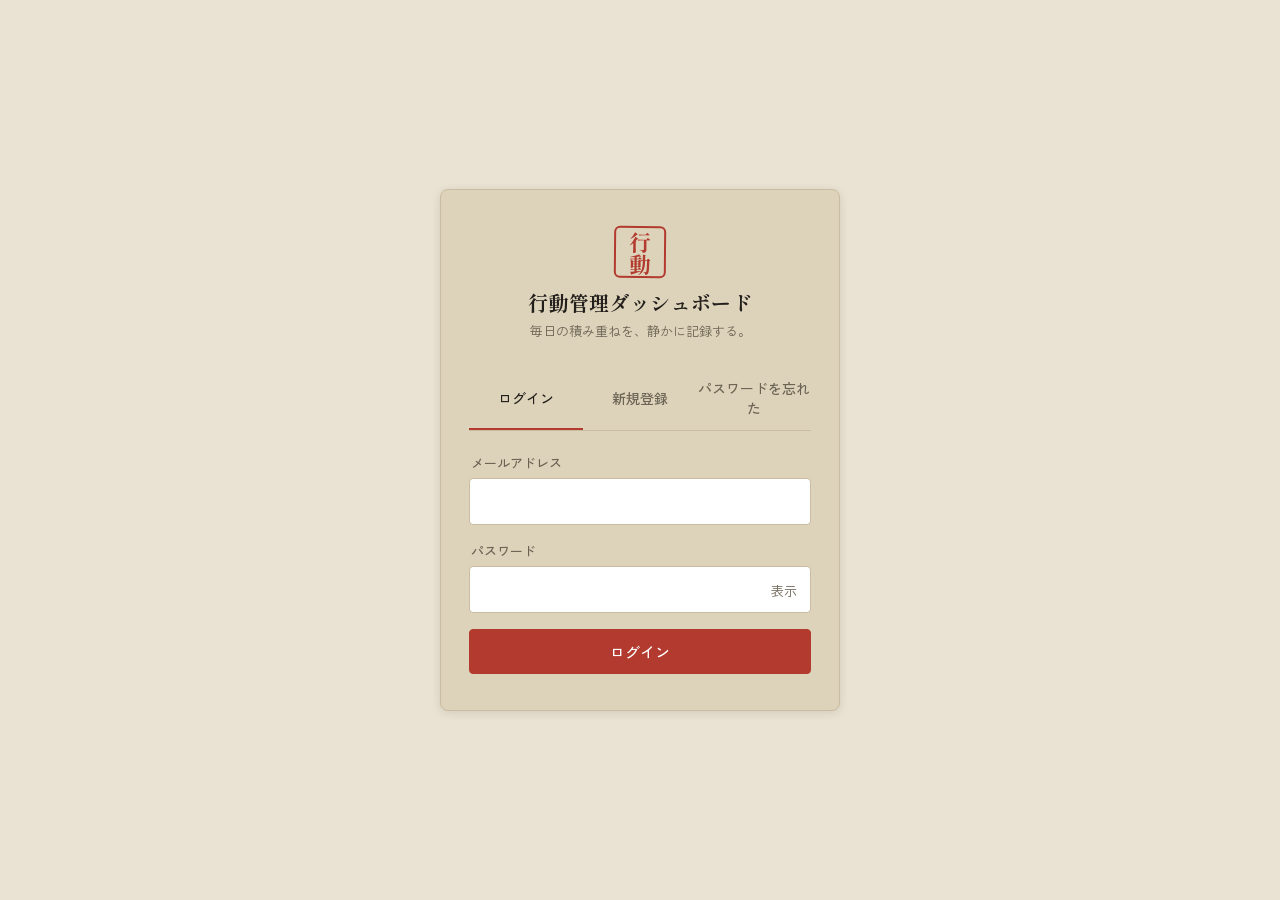
==== docs/dashboard.html @ dd2b1a9e "Add files via upload" ====
<!DOCTYPE html>
<html lang="ja">
<head>
<meta charset="UTF-8">
<meta name="viewport" content="width=device-width, initial-scale=1.0">
<title>行動管理ダッシュボード</title>
<link rel="stylesheet" href="css/style.css">
</head>
<body>

<header class="app-header">
  <div class="brand">
    <div class="seal-mini">行</div>
    <h1>行動管理ダッシュボード</h1>
  </div>
  <div class="user-menu">
    <span id="nickname-display" class="mono"></span>
    <button class="link" id="btn-mypage">設定</button>
    <button class="link" id="btn-logout">ログアウト</button>
  </div>
</header>

<div class="app-body">

  <div class="section-title">
    <h2>行動を記録する</h2>
    <span class="note" id="today-label"></span>
  </div>

  <div class="habit-add-row">
    <input type="text" id="new-habit-name" placeholder="新しい行動を追加（例：ストレッチ、読書、日記）" maxlength="30">
    <div class="color-swatches" id="color-swatches"></div>
    <button class="btn shu" id="btn-add-habit">追加</button>
  </div>

  <div id="habit-grid" class="habit-grid" style="margin-top:18px;"></div>
  <div id="habit-empty" class="empty-state" style="display:none;">
    まだ行動が登録されていません。上のフォームから最初の一つを追加しましょう。
  </div>

  <div class="section-title">
    <h2>お気に入りの記録</h2>
    <span class="note">達成した瞬間を保存しておけます</span>
  </div>
  <div id="fav-grid" class="fav-grid"></div>
  <div id="fav-empty" class="empty-state" style="display:none;">
    保存されたお気に入りはまだありません。下の「結果をシェア」から保存できます。
  </div>

  <div class="share-panel">
    <h2>今の結果をシェアする</h2>
    <p>現在の継続状況をまとめて、お気に入り保存やSNSシェアができます。</p>
    <div class="share-summary mono" id="share-summary">読み込み中...</div>
    <div class="share-actions">
      <button class="btn shu" id="btn-save-favorite">★ お気に入りに保存</button>
      <button class="btn secondary" id="btn-share-sns">SNSでシェア</button>
      <button class="btn secondary" id="btn-share-x">Xでシェア</button>
    </div>
  </div>

</div>

<!-- マイページ（設定） -->
<div class="modal-backdrop" id="modal-mypage">
  <div class="modal">
    <h3>設定</h3>
    <div class="field">
      <label>ニックネーム</label>
      <input type="text" id="mp-nickname" maxlength="20">
    </div>
    <button class="btn secondary block" id="btn-save-nickname" style="margin-bottom:22px;">ニックネームを保存</button>

    <div class="field">
      <label>新しいパスワード（変更する場合のみ）</label>
      <div class="pw-field">
        <input type="password" id="mp-password" minlength="8" placeholder="8文字以上">
        <button type="button" class="pw-toggle" data-target="mp-password">表示</button>
      </div>
    </div>
    <button class="btn secondary block" id="btn-save-password" style="margin-bottom:22px;">パスワードを変更</button>

    <hr style="border:none;border-top:1px solid var(--paper-line);margin:18px 0;">
    <button class="btn link" id="btn-delete-account" style="color:var(--shu);">退会（アカウント削除）</button>

    <div class="modal-actions">
      <button class="btn secondary" id="btn-close-mypage">閉じる</button>
    </div>
  </div>
</div>

<!-- 退会確認 -->
<div class="modal-backdrop" id="modal-delete-confirm">
  <div class="modal">
    <h3>本当に退会しますか？</h3>
    <p style="font-size:13px;color:var(--text-muted);margin-bottom:8px;">
      登録した行動・記録・お気に入りはすべて完全に削除され、復元できません。
    </p>
    <div class="modal-actions">
      <button class="btn secondary" id="btn-cancel-delete">キャンセル</button>
      <button class="btn shu" id="btn-confirm-delete">削除して退会する</button>
    </div>
  </div>
</div>

<div class="toast" id="toast"></div>

<script src="js/api.js"></script>
<script src="js/dashboard.js"></script>
</body>
</html>
---- docs/css/style.css ----
@import url('https://fonts.googleapis.com/css2?family=Shippori+Mincho:wght@500;700&family=Zen+Kaku+Gothic+New:wght@400;500;700&family=JetBrains+Mono:wght@500;700&display=swap');

:root {
  --ink: #221f1c;
  --ink-soft: #3a352f;
  --paper: #eae3d3;
  --paper-deep: #ddd3ba;
  --paper-line: #c9bca0;
  --moss: #56705a;
  --moss-deep: #3d5641;
  --shu: #b23a2e;       /* 朱色（判子） */
  --shu-soft: #d97e6f;
  --gold: #a9832f;
  --text: #2a2620;
  --text-muted: #6b6354;
  --radius: 4px;
  --shadow: 0 2px 10px rgba(34, 31, 28, 0.12);
}

* { box-sizing: border-box; }

html, body {
  margin: 0;
  padding: 0;
  background: var(--paper);
  color: var(--text);
  font-family: 'Zen Kaku Gothic New', 'Hiragino Sans', sans-serif;
  min-height: 100vh;
}

h1, h2, h3, .display {
  font-family: 'Shippori Mincho', serif;
  font-weight: 700;
  letter-spacing: 0.02em;
  color: var(--ink);
  margin: 0;
}

.mono { font-family: 'JetBrains Mono', monospace; }

a { color: var(--moss-deep); }

button {
  font-family: inherit;
  cursor: pointer;
}

.btn {
  display: inline-flex;
  align-items: center;
  justify-content: center;
  gap: 6px;
  padding: 11px 20px;
  border-radius: var(--radius);
  border: 1px solid var(--ink);
  background: var(--ink);
  color: var(--paper);
  font-size: 15px;
  font-weight: 500;
  transition: transform 0.12s ease, background 0.12s ease;
}
.btn:hover { background: var(--ink-soft); }
.btn:active { transform: translateY(1px); }
.btn.secondary {
  background: transparent;
  color: var(--ink);
  border-color: var(--paper-line);
}
.btn.secondary:hover { background: var(--paper-deep); }
.btn.shu {
  background: var(--shu);
  border-color: var(--shu);
  color: #fff;
}
.btn.shu:hover { background: #963026; }
.btn.link {
  background: none;
  border: none;
  color: var(--moss-deep);
  padding: 4px 2px;
  text-decoration: underline;
  font-size: 14px;
}
.btn:disabled { opacity: 0.5; cursor: not-allowed; }
.btn.block { width: 100%; }

input[type="text"], input[type="email"], input[type="password"] {
  width: 100%;
  padding: 12px 14px;
  border: 1px solid var(--paper-line);
  border-radius: var(--radius);
  background: #fff;
  font-size: 15px;
  color: var(--text);
  font-family: inherit;
}
input:focus { outline: 2px solid var(--moss); outline-offset: 1px; }

label {
  display: block;
  font-size: 13px;
  color: var(--text-muted);
  margin: 0 0 6px 2px;
  font-weight: 500;
}

.field { margin-bottom: 16px; }

.pw-field { position: relative; }
.pw-field input { padding-right: 44px; }
.pw-toggle {
  position: absolute;
  right: 8px;
  top: 50%;
  transform: translateY(-50%);
  background: none;
  border: none;
  font-size: 13px;
  color: var(--text-muted);
  padding: 6px;
}

/* ===== 認証ページ ===== */
.auth-shell {
  min-height: 100vh;
  display: flex;
  align-items: center;
  justify-content: center;
  padding: 24px;
}
.auth-card {
  width: 100%;
  max-width: 400px;
  background: var(--paper-deep);
  border: 1px solid var(--paper-line);
  border-radius: 8px;
  padding: 36px 28px;
  box-shadow: var(--shadow);
}
.auth-brand {
  text-align: center;
  margin-bottom: 28px;
}
.auth-brand .seal {
  width: 52px;
  height: 52px;
  margin: 0 auto 10px;
  border: 2.5px solid var(--shu);
  border-radius: 6px;
  display: flex;
  align-items: center;
  justify-content: center;
  color: var(--shu);
  font-family: 'Shippori Mincho', serif;
  font-weight: 700;
  font-size: 22px;
  writing-mode: vertical-rl;
  transform: rotate(0.5deg);
}
.auth-brand h1 { font-size: 20px; }
.auth-brand p { color: var(--text-muted); font-size: 13px; margin-top: 4px; }

.tabs {
  display: flex;
  border-bottom: 1px solid var(--paper-line);
  margin-bottom: 22px;
}
.tab {
  flex: 1;
  text-align: center;
  padding: 10px 0;
  background: none;
  border: none;
  border-bottom: 2px solid transparent;
  font-size: 14px;
  font-weight: 500;
  color: var(--text-muted);
}
.tab.active { color: var(--ink); border-bottom-color: var(--shu); }

.panel { display: none; }
.panel.active { display: block; }

.terms-box {
  max-height: 130px;
  overflow-y: auto;
  background: #fff;
  border: 1px solid var(--paper-line);
  border-radius: var(--radius);
  padding: 12px;
  font-size: 12.5px;
  color: var(--text-muted);
  line-height: 1.6;
  margin-bottom: 12px;
}
.checkline {
  display: flex;
  align-items: flex-start;
  gap: 8px;
  font-size: 13px;
  color: var(--text);
  margin-bottom: 18px;
}
.checkline input { margin-top: 3px; }

.msg {
  font-size: 13px;
  padding: 10px 12px;
  border-radius: var(--radius);
  margin-bottom: 14px;
  display: none;
}
.msg.show { display: block; }
.msg.error { background: #f5dedb; color: #8f2f24; }
.msg.success { background: #dfe8de; color: var(--moss-deep); }

.small-link-row {
  text-align: center;
  margin-top: 14px;
  font-size: 13px;
  color: var(--text-muted);
}

/* ===== ダッシュボード ===== */
.app-header {
  background: var(--ink);
  color: var(--paper);
  padding: 16px 24px;
  display: flex;
  align-items: center;
  justify-content: space-between;
}
.app-header .brand {
  display: flex;
  align-items: center;
  gap: 10px;
}
.app-header .brand .seal-mini {
  width: 28px; height: 28px;
  border: 1.5px solid var(--shu-soft);
  color: var(--shu-soft);
  border-radius: 4px;
  display: flex; align-items: center; justify-content: center;
  font-family: 'Shippori Mincho', serif;
  font-size: 13px;
}
.app-header h1 { color: var(--paper); font-size: 18px; }
.app-header .user-menu { display: flex; align-items: center; gap: 14px; font-size: 13px; }
.app-header .user-menu button.link { color: var(--paper); opacity: 0.85; }

.app-body {
  max-width: 980px;
  margin: 0 auto;
  padding: 28px 20px 80px;
}

.section-title {
  display: flex;
  align-items: baseline;
  justify-content: space-between;
  margin: 34px 0 14px;
}
.section-title h2 { font-size: 18px; }
.section-title .note { font-size: 12.5px; color: var(--text-muted); }

.habit-add-row {
  display: flex;
  gap: 10px;
  margin-bottom: 8px;
}
.habit-add-row input { flex: 1; }
.color-swatches { display: flex; gap: 6px; align-items: center; }
.swatch {
  width: 22px; height: 22px; border-radius: 50%;
  border: 2px solid transparent;
  cursor: pointer;
}
.swatch.selected { border-color: var(--ink); }

.habit-grid {
  display: grid;
  grid-template-columns: repeat(auto-fill, minmax(260px, 1fr));
  gap: 16px;
}

.habit-card {
  background: #fff;
  border: 1px solid var(--paper-line);
  border-radius: 6px;
  padding: 18px;
  position: relative;
  box-shadow: var(--shadow);
}
.habit-card .habit-top {
  display: flex;
  justify-content: space-between;
  align-items: flex-start;
  margin-bottom: 14px;
}
.habit-card h3 { font-size: 16px; display: flex; align-items: center; gap: 8px; }
.habit-dot { width: 10px; height: 10px; border-radius: 50%; flex-shrink: 0; }

.hanko {
  width: 46px; height: 46px;
  border: 2px solid var(--shu);
  border-radius: 6px;
  display: flex; align-items: center; justify-content: center;
  flex-direction: column;
  color: var(--shu);
  flex-shrink: 0;
  transition: transform 0.15s ease;
}
.hanko.done { background: var(--shu); color: #fff; }
.hanko .n { font-family: 'JetBrains Mono', monospace; font-weight: 700; font-size: 16px; line-height: 1; }
.hanko .u { font-size: 9px; margin-top: 1px; }
.hanko.pressed { transform: scale(1.15) rotate(-3deg); }

.habit-stats {
  display: flex;
  gap: 16px;
  font-size: 12px;
  color: var(--text-muted);
  margin-bottom: 12px;
}
.habit-stats b { color: var(--text); font-family: 'JetBrains Mono', monospace; }

.heatmap {
  display: grid;
  grid-template-columns: repeat(14, 1fr);
  gap: 3px;
  margin-bottom: 14px;
}
.heat-cell {
  width: 100%;
  padding-top: 100%;
  position: relative;
  border-radius: 2px;
  background: var(--paper);
}
.heat-cell.on { background: var(--moss); }
.heat-cell.today { outline: 1.5px solid var(--shu); outline-offset: 1px; }

.habit-actions {
  display: flex;
  gap: 8px;
  justify-content: flex-end;
}
.habit-actions button {
  background: none;
  border: none;
  font-size: 12px;
  color: var(--text-muted);
  padding: 4px 6px;
}
.habit-actions button:hover { color: var(--shu); }

.check-btn {
  width: 100%;
  padding: 10px;
  border-radius: var(--radius);
  border: 1px solid var(--moss);
  background: transparent;
  color: var(--moss-deep);
  font-weight: 500;
  font-size: 14px;
  margin-bottom: 10px;
}
.check-btn.checked {
  background: var(--moss);
  color: #fff;
}

.empty-state {
  text-align: center;
  padding: 40px 20px;
  color: var(--text-muted);
  font-size: 14px;
  border: 1px dashed var(--paper-line);
  border-radius: 6px;
}

.fav-grid {
  display: grid;
  grid-template-columns: repeat(auto-fill, minmax(220px, 1fr));
  gap: 14px;
}
.fav-card {
  background: var(--paper-deep);
  border: 1px solid var(--paper-line);
  border-radius: 6px;
  padding: 16px;
}
.fav-card h4 { font-size: 14px; margin-bottom: 6px; font-family: 'Shippori Mincho', serif; }
.fav-card .fav-meta { font-size: 12px; color: var(--text-muted); margin-bottom: 10px; }
.fav-card .fav-actions { display: flex; gap: 8px; }
.fav-card .fav-actions button { font-size: 12px; }

.share-panel {
  background: var(--ink);
  color: var(--paper);
  border-radius: 8px;
  padding: 22px;
  margin-top: 34px;
}
.share-panel h2 { color: var(--paper); font-size: 17px; margin-bottom: 6px; }
.share-panel p { color: #cfc7b3; font-size: 13px; margin-bottom: 16px; }
.share-summary {
  font-family: 'JetBrains Mono', monospace;
  background: rgba(255,255,255,0.06);
  border: 1px solid rgba(255,255,255,0.14);
  border-radius: 6px;
  padding: 14px;
  font-size: 13px;
  margin-bottom: 16px;
  white-space: pre-wrap;
  line-height: 1.7;
}
.share-actions { display: flex; gap: 10px; flex-wrap: wrap; }

.modal-backdrop {
  position: fixed; inset: 0;
  background: rgba(34,31,28,0.5);
  display: none;
  align-items: center; justify-content: center;
  padding: 20px;
  z-index: 50;
}
.modal-backdrop.show { display: flex; }
.modal {
  background: var(--paper);
  border-radius: 8px;
  padding: 26px;
  max-width: 380px;
  width: 100%;
  box-shadow: var(--shadow);
}
.modal h3 { margin-bottom: 14px; }
.modal-actions { display: flex; gap: 10px; justify-content: flex-end; margin-top: 18px; }

.toast {
  position: fixed;
  bottom: 24px; left: 50%;
  transform: translateX(-50%) translateY(20px);
  background: var(--ink);
  color: var(--paper);
  padding: 12px 20px;
  border-radius: 6px;
  font-size: 13px;
  opacity: 0;
  transition: all 0.25s ease;
  pointer-events: none;
  z-index: 100;
}
.toast.show { opacity: 1; transform: translateX(-50%) translateY(0); }

@media (max-width: 480px) {
  .app-header { padding: 14px 16px; }
  .app-body { padding: 20px 14px 70px; }
  .habit-grid { grid-template-columns: 1fr; }
}
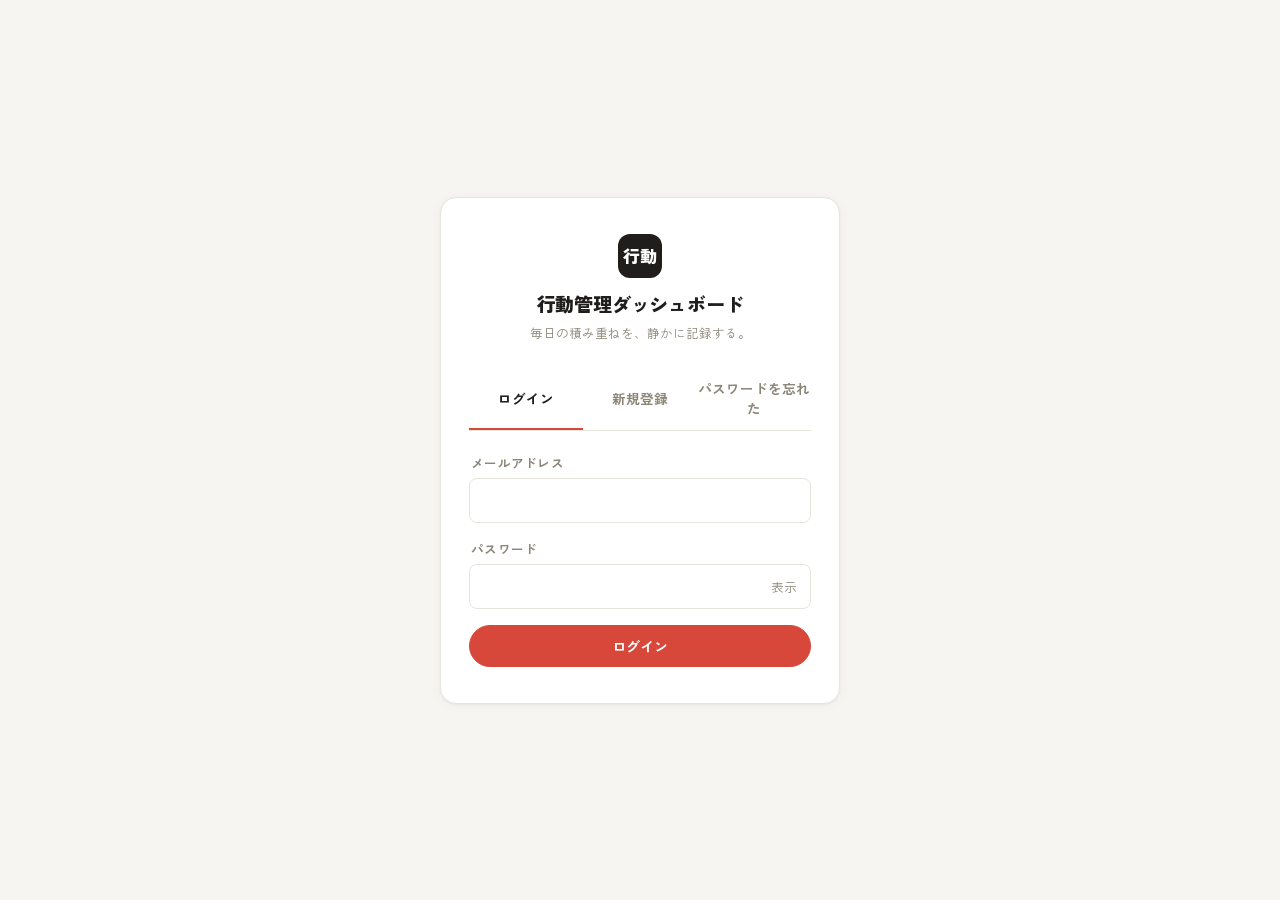
==== commit 855c3546: "Add files via upload" ====
--- a/docs/dashboard.html
+++ b/docs/dashboard.html
@@ -22,6 +22,10 @@
 
 <div class="app-body">
 
+  <div class="eyebrow">PERSONAL ACTIVITY LOG</div>
+  <h2 style="font-size:26px;" id="overview-title">行動管理ダッシュボード</h2>
+  <p class="note" id="overview-range" style="color:var(--text-muted);font-size:13px;margin-top:6px;"></p>
+
   <div class="section-title">
     <h2>行動を記録する</h2>
     <span class="note" id="today-label"></span>
@@ -33,11 +37,57 @@
     <button class="btn shu" id="btn-add-habit">追加</button>
   </div>
 
+  <div class="gcal-panel" id="gcal-panel">
+    <span class="gcal-status" id="gcal-status">Googleカレンダー: 未連携</span>
+    <button class="btn secondary" id="btn-gcal-connect">Googleカレンダーと連携</button>
+    <button class="btn secondary" id="btn-gcal-sync" style="display:none;">今日の予定と同期</button>
+  </div>
+
   <div id="habit-grid" class="habit-grid" style="margin-top:18px;"></div>
   <div id="habit-empty" class="empty-state" style="display:none;">
     まだ行動が登録されていません。上のフォームから最初の一つを追加しましょう。
   </div>
 
+  <!-- 概要スタットカード -->
+  <div class="section-title">
+    <h2>概要</h2>
+    <span class="note" id="stat-window-note">直近31日間</span>
+  </div>
+  <div class="stat-grid" id="stat-grid"></div>
+
+  <!-- カテゴリ別内訳 -->
+  <div class="section-title">
+    <h2>行動別の内訳</h2>
+    <span class="note" id="breakdown-note"></span>
+  </div>
+  <div class="card breakdown-card" id="breakdown-card"></div>
+
+  <!-- 曜日別パターン -->
+  <div class="section-title">
+    <h2>曜日別パターン</h2>
+    <span class="note">どの曜日に記録が集中しているか</span>
+  </div>
+  <div class="card weekday-card" id="weekday-card"></div>
+
+  <!-- ヒートマップ -->
+  <div class="section-title">
+    <h2>アクティビティヒートマップ</h2>
+    <span class="note">日ごとの記録数（セルにカーソルを合わせると内訳を表示）</span>
+  </div>
+  <div class="card heatmap-card" id="heatmap-card"></div>
+
+  <!-- タイムライン -->
+  <div class="section-title">
+    <h2>タイムライン</h2>
+    <span class="note">行動をクリックすると絞り込めます</span>
+  </div>
+  <div class="card timeline-card">
+    <div class="chip-row" id="timeline-chips"></div>
+    <div id="timeline-list"></div>
+    <div id="timeline-empty" class="empty-state" style="display:none;">記録がまだありません。</div>
+  </div>
+
+  <!-- お気に入り -->
   <div class="section-title">
     <h2>お気に入りの記録</h2>
     <span class="note">達成した瞬間を保存しておけます</span>
@@ -79,7 +129,14 @@
     </div>
     <button class="btn secondary block" id="btn-save-password" style="margin-bottom:22px;">パスワードを変更</button>
 
-    <hr style="border:none;border-top:1px solid var(--paper-line);margin:18px 0;">
+    <hr style="border:none;border-top:1px solid var(--border);margin:18px 0;">
+    <div class="field">
+      <label>Googleカレンダー連携</label>
+      <div style="font-size:13px;color:var(--text-muted);margin-bottom:10px;" id="mp-gcal-status">未連携</div>
+      <button class="btn secondary block" id="btn-gcal-disconnect">連携を解除</button>
+    </div>
+
+    <hr style="border:none;border-top:1px solid var(--border);margin:18px 0;">
     <button class="btn link" id="btn-delete-account" style="color:var(--shu);">退会（アカウント削除）</button>
 
     <div class="modal-actions">
@@ -104,7 +161,9 @@
 
 <div class="toast" id="toast"></div>
 
+<script src="https://accounts.google.com/gsi/client" async defer></script>
 <script src="js/api.js"></script>
+<script src="js/calendar-sync.js"></script>
 <script src="js/dashboard.js"></script>
 </body>
 </html>
--- a/docs/css/style.css
+++ b/docs/css/style.css
@@ -1,20 +1,20 @@
-@import url('https://fonts.googleapis.com/css2?family=Shippori+Mincho:wght@500;700&family=Zen+Kaku+Gothic+New:wght@400;500;700&family=JetBrains+Mono:wght@500;700&display=swap');
+@import url('https://fonts.googleapis.com/css2?family=Zen+Kaku+Gothic+New:wght@400;500;700;900&family=JetBrains+Mono:wght@500;700&display=swap');
 
 :root {
-  --ink: #221f1c;
-  --ink-soft: #3a352f;
-  --paper: #eae3d3;
-  --paper-deep: #ddd3ba;
-  --paper-line: #c9bca0;
-  --moss: #56705a;
-  --moss-deep: #3d5641;
-  --shu: #b23a2e;       /* 朱色（判子） */
-  --shu-soft: #d97e6f;
-  --gold: #a9832f;
-  --text: #2a2620;
-  --text-muted: #6b6354;
-  --radius: 4px;
-  --shadow: 0 2px 10px rgba(34, 31, 28, 0.12);
+  --bg: #f6f5f2;
+  --card: #ffffff;
+  --border: #e7e4dc;
+  --border-soft: #f0eee7;
+  --ink: #1f1e1c;
+  --text: #26241f;
+  --text-muted: #8b8678;
+  --text-faint: #b7b2a4;
+  --accent: #3b6fe0;
+  --shu: #d8483a;
+  --moss: #1f9d6b;
+  --radius: 12px;
+  --radius-sm: 8px;
+  --shadow: 0 1px 2px rgba(31, 30, 28, 0.04), 0 1px 12px rgba(31, 30, 28, 0.04);
 }
 
 * { box-sizing: border-box; }
@@ -22,86 +22,79 @@
 html, body {
   margin: 0;
   padding: 0;
-  background: var(--paper);
+  background: var(--bg);
   color: var(--text);
   font-family: 'Zen Kaku Gothic New', 'Hiragino Sans', sans-serif;
   min-height: 100vh;
 }
 
 h1, h2, h3, .display {
-  font-family: 'Shippori Mincho', serif;
-  font-weight: 700;
-  letter-spacing: 0.02em;
+  font-weight: 900;
+  letter-spacing: -0.01em;
   color: var(--ink);
   margin: 0;
 }
 
 .mono { font-family: 'JetBrains Mono', monospace; }
 
-a { color: var(--moss-deep); }
-
-button {
-  font-family: inherit;
-  cursor: pointer;
-}
+a { color: var(--accent); }
+
+button { font-family: inherit; cursor: pointer; }
 
 .btn {
   display: inline-flex;
   align-items: center;
   justify-content: center;
   gap: 6px;
-  padding: 11px 20px;
-  border-radius: var(--radius);
+  padding: 10px 18px;
+  border-radius: 999px;
   border: 1px solid var(--ink);
   background: var(--ink);
-  color: var(--paper);
-  font-size: 15px;
-  font-weight: 500;
-  transition: transform 0.12s ease, background 0.12s ease;
-}
-.btn:hover { background: var(--ink-soft); }
+  color: #fff;
+  font-size: 14px;
+  font-weight: 700;
+  transition: transform 0.12s ease, background 0.12s ease, opacity 0.12s ease;
+}
+.btn:hover { opacity: 0.85; }
 .btn:active { transform: translateY(1px); }
 .btn.secondary {
-  background: transparent;
-  color: var(--ink);
-  border-color: var(--paper-line);
-}
-.btn.secondary:hover { background: var(--paper-deep); }
-.btn.shu {
-  background: var(--shu);
-  border-color: var(--shu);
-  color: #fff;
-}
-.btn.shu:hover { background: #963026; }
+  background: #fff;
+  color: var(--text);
+  border-color: var(--border);
+}
+.btn.secondary:hover { background: var(--border-soft); opacity: 1; }
+.btn.shu { background: var(--shu); border-color: var(--shu); color: #fff; }
 .btn.link {
   background: none;
   border: none;
-  color: var(--moss-deep);
+  color: var(--accent);
   padding: 4px 2px;
   text-decoration: underline;
-  font-size: 14px;
+  font-size: 13px;
+  font-weight: 500;
 }
 .btn:disabled { opacity: 0.5; cursor: not-allowed; }
 .btn.block { width: 100%; }
 
 input[type="text"], input[type="email"], input[type="password"] {
   width: 100%;
-  padding: 12px 14px;
-  border: 1px solid var(--paper-line);
-  border-radius: var(--radius);
+  padding: 11px 14px;
+  border: 1px solid var(--border);
+  border-radius: var(--radius-sm);
   background: #fff;
   font-size: 15px;
   color: var(--text);
   font-family: inherit;
 }
-input:focus { outline: 2px solid var(--moss); outline-offset: 1px; }
+input:focus { outline: 2px solid var(--accent); outline-offset: 1px; }
 
 label {
   display: block;
-  font-size: 13px;
+  font-size: 12.5px;
   color: var(--text-muted);
   margin: 0 0 6px 2px;
-  font-weight: 500;
+  font-weight: 700;
+  letter-spacing: 0.02em;
 }
 
 .field { margin-bottom: 16px; }
@@ -110,71 +103,40 @@
 .pw-field input { padding-right: 44px; }
 .pw-toggle {
   position: absolute;
-  right: 8px;
-  top: 50%;
+  right: 8px; top: 50%;
   transform: translateY(-50%);
-  background: none;
-  border: none;
-  font-size: 13px;
-  color: var(--text-muted);
+  background: none; border: none;
+  font-size: 12.5px; color: var(--text-muted);
   padding: 6px;
 }
 
 /* ===== 認証ページ ===== */
-.auth-shell {
-  min-height: 100vh;
-  display: flex;
-  align-items: center;
-  justify-content: center;
-  padding: 24px;
-}
+.auth-shell { min-height: 100vh; display: flex; align-items: center; justify-content: center; padding: 24px; }
 .auth-card {
-  width: 100%;
-  max-width: 400px;
-  background: var(--paper-deep);
-  border: 1px solid var(--paper-line);
-  border-radius: 8px;
+  width: 100%; max-width: 400px;
+  background: var(--card);
+  border: 1px solid var(--border);
+  border-radius: 16px;
   padding: 36px 28px;
   box-shadow: var(--shadow);
 }
-.auth-brand {
-  text-align: center;
-  margin-bottom: 28px;
-}
+.auth-brand { text-align: center; margin-bottom: 26px; }
 .auth-brand .seal {
-  width: 52px;
-  height: 52px;
-  margin: 0 auto 10px;
-  border: 2.5px solid var(--shu);
-  border-radius: 6px;
-  display: flex;
-  align-items: center;
-  justify-content: center;
-  color: var(--shu);
-  font-family: 'Shippori Mincho', serif;
-  font-weight: 700;
-  font-size: 22px;
-  writing-mode: vertical-rl;
-  transform: rotate(0.5deg);
-}
-.auth-brand h1 { font-size: 20px; }
-.auth-brand p { color: var(--text-muted); font-size: 13px; margin-top: 4px; }
-
-.tabs {
-  display: flex;
-  border-bottom: 1px solid var(--paper-line);
-  margin-bottom: 22px;
-}
+  width: 44px; height: 44px;
+  margin: 0 auto 12px;
+  border-radius: 12px;
+  background: var(--ink);
+  display: flex; align-items: center; justify-content: center;
+  color: #fff; font-weight: 900; font-size: 17px;
+}
+.auth-brand h1 { font-size: 19px; }
+.auth-brand p { color: var(--text-muted); font-size: 12.5px; margin-top: 6px; }
+
+.tabs { display: flex; border-bottom: 1px solid var(--border); margin-bottom: 22px; }
 .tab {
-  flex: 1;
-  text-align: center;
-  padding: 10px 0;
-  background: none;
-  border: none;
-  border-bottom: 2px solid transparent;
-  font-size: 14px;
-  font-weight: 500;
-  color: var(--text-muted);
+  flex: 1; text-align: center; padding: 10px 0;
+  background: none; border: none; border-bottom: 2px solid transparent;
+  font-size: 13.5px; font-weight: 700; color: var(--text-muted);
 }
 .tab.active { color: var(--ink); border-bottom-color: var(--shu); }
 
@@ -182,279 +144,218 @@
 .panel.active { display: block; }
 
 .terms-box {
-  max-height: 130px;
-  overflow-y: auto;
-  background: #fff;
-  border: 1px solid var(--paper-line);
-  border-radius: var(--radius);
-  padding: 12px;
-  font-size: 12.5px;
-  color: var(--text-muted);
-  line-height: 1.6;
-  margin-bottom: 12px;
-}
-.checkline {
-  display: flex;
-  align-items: flex-start;
-  gap: 8px;
-  font-size: 13px;
-  color: var(--text);
-  margin-bottom: 18px;
-}
+  max-height: 130px; overflow-y: auto;
+  background: var(--bg);
+  border: 1px solid var(--border);
+  border-radius: var(--radius-sm);
+  padding: 12px; font-size: 12px; color: var(--text-muted);
+  line-height: 1.6; margin-bottom: 12px;
+}
+.checkline { display: flex; align-items: flex-start; gap: 8px; font-size: 13px; color: var(--text); margin-bottom: 18px; }
 .checkline input { margin-top: 3px; }
 
-.msg {
-  font-size: 13px;
-  padding: 10px 12px;
-  border-radius: var(--radius);
-  margin-bottom: 14px;
-  display: none;
-}
+.msg { font-size: 13px; padding: 10px 12px; border-radius: var(--radius-sm); margin-bottom: 14px; display: none; }
 .msg.show { display: block; }
-.msg.error { background: #f5dedb; color: #8f2f24; }
-.msg.success { background: #dfe8de; color: var(--moss-deep); }
-
-.small-link-row {
-  text-align: center;
-  margin-top: 14px;
-  font-size: 13px;
-  color: var(--text-muted);
-}
+.msg.error { background: #fbe7e4; color: #a3372a; }
+.msg.success { background: #e3f3ea; color: #147a4e; }
+
+.small-link-row { text-align: center; margin-top: 14px; font-size: 13px; color: var(--text-muted); }
 
 /* ===== ダッシュボード ===== */
 .app-header {
-  background: var(--ink);
-  color: var(--paper);
+  background: var(--card);
+  border-bottom: 1px solid var(--border);
+  color: var(--ink);
   padding: 16px 24px;
-  display: flex;
-  align-items: center;
-  justify-content: space-between;
-}
-.app-header .brand {
-  display: flex;
-  align-items: center;
-  gap: 10px;
-}
+  display: flex; align-items: center; justify-content: space-between;
+  position: sticky; top: 0; z-index: 10;
+}
+.app-header .brand { display: flex; align-items: center; gap: 10px; }
 .app-header .brand .seal-mini {
-  width: 28px; height: 28px;
-  border: 1.5px solid var(--shu-soft);
-  color: var(--shu-soft);
-  border-radius: 4px;
+  width: 28px; height: 28px; border-radius: 8px;
+  background: var(--ink); color: #fff;
   display: flex; align-items: center; justify-content: center;
-  font-family: 'Shippori Mincho', serif;
-  font-size: 13px;
-}
-.app-header h1 { color: var(--paper); font-size: 18px; }
+  font-weight: 900; font-size: 13px;
+}
+.app-header h1 { font-size: 16px; }
 .app-header .user-menu { display: flex; align-items: center; gap: 14px; font-size: 13px; }
-.app-header .user-menu button.link { color: var(--paper); opacity: 0.85; }
-
-.app-body {
-  max-width: 980px;
-  margin: 0 auto;
-  padding: 28px 20px 80px;
-}
-
-.section-title {
-  display: flex;
-  align-items: baseline;
-  justify-content: space-between;
-  margin: 34px 0 14px;
-}
-.section-title h2 { font-size: 18px; }
-.section-title .note { font-size: 12.5px; color: var(--text-muted); }
-
-.habit-add-row {
-  display: flex;
-  gap: 10px;
-  margin-bottom: 8px;
-}
+.app-header .user-menu button.link { color: var(--text-muted); text-decoration: none; }
+.app-header .user-menu button.link:hover { color: var(--ink); }
+
+.app-body { max-width: 1040px; margin: 0 auto; padding: 26px 20px 80px; }
+
+.eyebrow {
+  font-size: 11px; font-weight: 700; letter-spacing: 0.12em;
+  color: var(--text-faint); text-transform: uppercase; margin-bottom: 4px;
+}
+
+.section-title { display: flex; align-items: baseline; justify-content: space-between; margin: 40px 0 14px; }
+.section-title h2 { font-size: 17px; }
+.section-title .note { font-size: 12px; color: var(--text-muted); }
+
+.card {
+  background: var(--card);
+  border: 1px solid var(--border);
+  border-radius: var(--radius);
+  box-shadow: var(--shadow);
+}
+
+/* --- 行動追加 / カレンダー連携 --- */
+.habit-add-row { display: flex; gap: 10px; margin-bottom: 10px; }
 .habit-add-row input { flex: 1; }
 .color-swatches { display: flex; gap: 6px; align-items: center; }
-.swatch {
-  width: 22px; height: 22px; border-radius: 50%;
-  border: 2px solid transparent;
-  cursor: pointer;
-}
+.swatch { width: 20px; height: 20px; border-radius: 50%; border: 2px solid transparent; cursor: pointer; }
 .swatch.selected { border-color: var(--ink); }
 
-.habit-grid {
-  display: grid;
-  grid-template-columns: repeat(auto-fill, minmax(260px, 1fr));
-  gap: 16px;
-}
-
-.habit-card {
-  background: #fff;
-  border: 1px solid var(--paper-line);
-  border-radius: 6px;
-  padding: 18px;
-  position: relative;
-  box-shadow: var(--shadow);
-}
-.habit-card .habit-top {
-  display: flex;
-  justify-content: space-between;
-  align-items: flex-start;
-  margin-bottom: 14px;
-}
-.habit-card h3 { font-size: 16px; display: flex; align-items: center; gap: 8px; }
-.habit-dot { width: 10px; height: 10px; border-radius: 50%; flex-shrink: 0; }
-
-.hanko {
-  width: 46px; height: 46px;
-  border: 2px solid var(--shu);
-  border-radius: 6px;
-  display: flex; align-items: center; justify-content: center;
-  flex-direction: column;
-  color: var(--shu);
-  flex-shrink: 0;
-  transition: transform 0.15s ease;
-}
-.hanko.done { background: var(--shu); color: #fff; }
-.hanko .n { font-family: 'JetBrains Mono', monospace; font-weight: 700; font-size: 16px; line-height: 1; }
-.hanko .u { font-size: 9px; margin-top: 1px; }
-.hanko.pressed { transform: scale(1.15) rotate(-3deg); }
-
-.habit-stats {
-  display: flex;
-  gap: 16px;
-  font-size: 12px;
-  color: var(--text-muted);
-  margin-bottom: 12px;
-}
+.gcal-panel {
+  display: flex; align-items: center; gap: 12px; flex-wrap: wrap;
+  margin: 10px 0 4px; padding: 12px 16px;
+  background: var(--card); border: 1px solid var(--border); border-radius: var(--radius-sm);
+}
+.gcal-panel .gcal-status { font-size: 12px; color: var(--text-muted); margin-right: auto; }
+
+/* --- 行動カード --- */
+.habit-grid { display: grid; grid-template-columns: repeat(auto-fill, minmax(250px, 1fr)); gap: 14px; }
+.habit-card { padding: 18px; }
+.habit-card .habit-top { display: flex; justify-content: space-between; align-items: flex-start; margin-bottom: 12px; }
+.habit-card h3 { font-size: 15px; font-weight: 700; display: flex; align-items: center; gap: 8px; }
+.habit-dot { width: 9px; height: 9px; border-radius: 50%; flex-shrink: 0; }
+
+.streak-badge {
+  display: flex; flex-direction: column; align-items: center; justify-content: center;
+  width: 44px; height: 44px; border-radius: 10px;
+  background: var(--bg); flex-shrink: 0;
+}
+.streak-badge.done { background: var(--ink); color: #fff; }
+.streak-badge .n { font-family: 'JetBrains Mono', monospace; font-weight: 700; font-size: 16px; line-height: 1; }
+.streak-badge .u { font-size: 8px; margin-top: 1px; color: inherit; opacity: 0.6; }
+
+.habit-stats { display: flex; gap: 14px; font-size: 11.5px; color: var(--text-muted); margin-bottom: 12px; flex-wrap: wrap; }
 .habit-stats b { color: var(--text); font-family: 'JetBrains Mono', monospace; }
 
-.heatmap {
-  display: grid;
-  grid-template-columns: repeat(14, 1fr);
-  gap: 3px;
-  margin-bottom: 14px;
-}
-.heat-cell {
-  width: 100%;
-  padding-top: 100%;
-  position: relative;
-  border-radius: 2px;
-  background: var(--paper);
-}
-.heat-cell.on { background: var(--moss); }
+.mini-heatmap { display: grid; grid-template-columns: repeat(14, 1fr); gap: 3px; margin-bottom: 12px; }
+.heat-cell { width: 100%; padding-top: 100%; position: relative; border-radius: 3px; background: var(--border-soft); }
 .heat-cell.today { outline: 1.5px solid var(--shu); outline-offset: 1px; }
 
-.habit-actions {
-  display: flex;
-  gap: 8px;
-  justify-content: flex-end;
-}
-.habit-actions button {
-  background: none;
-  border: none;
-  font-size: 12px;
-  color: var(--text-muted);
-  padding: 4px 6px;
-}
+.check-btn {
+  width: 100%; padding: 9px; border-radius: 999px;
+  border: 1px solid var(--border); background: var(--bg);
+  color: var(--text); font-weight: 700; font-size: 13px; margin-bottom: 8px;
+}
+.check-btn.checked { background: var(--moss); border-color: var(--moss); color: #fff; }
+
+.habit-actions { display: flex; gap: 8px; justify-content: flex-end; }
+.habit-actions button { background: none; border: none; font-size: 11.5px; color: var(--text-faint); padding: 4px 6px; }
 .habit-actions button:hover { color: var(--shu); }
 
-.check-btn {
-  width: 100%;
-  padding: 10px;
-  border-radius: var(--radius);
-  border: 1px solid var(--moss);
-  background: transparent;
-  color: var(--moss-deep);
-  font-weight: 500;
-  font-size: 14px;
-  margin-bottom: 10px;
-}
-.check-btn.checked {
-  background: var(--moss);
-  color: #fff;
-}
-
 .empty-state {
-  text-align: center;
-  padding: 40px 20px;
-  color: var(--text-muted);
-  font-size: 14px;
-  border: 1px dashed var(--paper-line);
-  border-radius: 6px;
-}
-
-.fav-grid {
-  display: grid;
-  grid-template-columns: repeat(auto-fill, minmax(220px, 1fr));
-  gap: 14px;
-}
-.fav-card {
-  background: var(--paper-deep);
-  border: 1px solid var(--paper-line);
-  border-radius: 6px;
-  padding: 16px;
-}
-.fav-card h4 { font-size: 14px; margin-bottom: 6px; font-family: 'Shippori Mincho', serif; }
-.fav-card .fav-meta { font-size: 12px; color: var(--text-muted); margin-bottom: 10px; }
+  text-align: center; padding: 40px 20px; color: var(--text-muted); font-size: 13.5px;
+  border: 1px dashed var(--border); border-radius: var(--radius);
+}
+
+/* --- 概要スタットカード --- */
+.stat-grid { display: grid; grid-template-columns: repeat(auto-fit, minmax(200px, 1fr)); gap: 14px; }
+.stat-card { padding: 20px 22px; }
+.stat-card .stat-label { font-size: 12.5px; color: var(--text-muted); font-weight: 700; margin-bottom: 10px; }
+.stat-card .stat-value { font-family: 'JetBrains Mono', monospace; font-size: 30px; font-weight: 700; color: var(--ink); }
+.stat-card .stat-value .unit { font-family: 'Zen Kaku Gothic New', sans-serif; font-size: 15px; font-weight: 700; color: var(--text-muted); margin-left: 2px; }
+.stat-card .stat-sub { font-size: 11.5px; color: var(--text-faint); margin-top: 6px; }
+
+/* --- カテゴリ別内訳 --- */
+.breakdown-card { padding: 22px; }
+.breakdown-row { display: flex; align-items: center; gap: 12px; padding: 9px 0; }
+.breakdown-row .b-label { width: 110px; flex-shrink: 0; font-size: 13px; display: flex; align-items: center; gap: 7px; }
+.breakdown-row .b-track { flex: 1; height: 20px; background: var(--border-soft); border-radius: 4px; overflow: hidden; }
+.breakdown-row .b-fill { height: 100%; border-radius: 4px; }
+.breakdown-row .b-value { width: 84px; text-align: right; flex-shrink: 0; font-size: 12px; color: var(--text-muted); font-family: 'JetBrains Mono', monospace; }
+
+/* --- 曜日別パターン --- */
+.weekday-card { padding: 22px; }
+.weekday-chart { display: flex; align-items: flex-end; gap: 10px; height: 150px; margin-top: 10px; }
+.weekday-col { flex: 1; display: flex; flex-direction: column; align-items: center; justify-content: flex-end; height: 100%; }
+.weekday-col .w-count { font-size: 12px; font-weight: 700; color: var(--text); margin-bottom: 6px; font-family: 'JetBrains Mono', monospace; }
+.weekday-col .w-bar { width: 100%; background: var(--accent); border-radius: 4px 4px 0 0; min-height: 2px; }
+.weekday-col .w-label { margin-top: 8px; font-size: 12px; color: var(--text-muted); }
+
+/* --- ヒートマップ --- */
+.heatmap-card { padding: 22px; overflow-x: auto; }
+.heatmap-legend { display: flex; align-items: center; gap: 6px; font-size: 11.5px; color: var(--text-muted); float: right; }
+.heatmap-legend .lg-cell { width: 12px; height: 12px; border-radius: 3px; }
+.heatmap-grid { margin-top: 30px; }
+.heatmap-header-row { display: grid; grid-template-columns: 50px repeat(7, 1fr); gap: 4px; margin-bottom: 4px; }
+.heatmap-header-row span { text-align: center; font-size: 11px; color: var(--text-faint); }
+.heatmap-week-row { display: grid; grid-template-columns: 50px repeat(7, 1fr); gap: 4px; margin-bottom: 4px; }
+.heatmap-week-row .wk-label { font-size: 11px; color: var(--text-faint); display: flex; align-items: center; }
+.hm-cell {
+  aspect-ratio: 1; border-radius: 6px; position: relative; cursor: default;
+  border: 1px solid var(--border-soft);
+}
+.hm-cell.today { outline: 1.5px solid var(--shu); outline-offset: 1px; }
+.hm-cell[data-count]:hover::after {
+  content: attr(data-tip);
+  position: absolute; bottom: 110%; left: 50%; transform: translateX(-50%);
+  background: var(--ink); color: #fff; font-size: 11px; padding: 5px 8px;
+  border-radius: 6px; white-space: nowrap; z-index: 5;
+}
+
+/* --- タイムライン --- */
+.timeline-card { padding: 22px; }
+.chip-row { display: flex; gap: 8px; flex-wrap: wrap; margin-bottom: 18px; }
+.chip {
+  display: inline-flex; align-items: center; gap: 6px;
+  padding: 7px 13px; border-radius: 999px; border: 1px solid var(--border);
+  background: #fff; font-size: 12.5px; color: var(--text); font-weight: 500;
+}
+.chip.active { background: var(--ink); color: #fff; border-color: var(--ink); }
+.chip .c-dot { width: 8px; height: 8px; border-radius: 50%; }
+
+.timeline-group-label { font-size: 12px; color: var(--text-faint); font-weight: 700; margin: 16px 0 8px; }
+.timeline-item {
+  display: flex; align-items: center; gap: 12px; padding: 10px 0;
+  border-bottom: 1px solid var(--border-soft); font-size: 13.5px;
+}
+.timeline-item .t-dot { width: 9px; height: 9px; border-radius: 50%; flex-shrink: 0; }
+.timeline-item .t-date { width: 46px; flex-shrink: 0; color: var(--text-muted); font-family: 'JetBrains Mono', monospace; font-size: 12px; }
+.timeline-item .t-name { font-weight: 700; }
+
+/* --- お気に入り --- */
+.fav-grid { display: grid; grid-template-columns: repeat(auto-fill, minmax(220px, 1fr)); gap: 14px; }
+.fav-card { padding: 16px; }
+.fav-card h4 { font-size: 14px; margin-bottom: 6px; font-weight: 700; }
+.fav-card .fav-meta { font-size: 11.5px; color: var(--text-faint); margin-bottom: 10px; }
 .fav-card .fav-actions { display: flex; gap: 8px; }
 .fav-card .fav-actions button { font-size: 12px; }
 
-.share-panel {
-  background: var(--ink);
-  color: var(--paper);
-  border-radius: 8px;
-  padding: 22px;
-  margin-top: 34px;
-}
-.share-panel h2 { color: var(--paper); font-size: 17px; margin-bottom: 6px; }
-.share-panel p { color: #cfc7b3; font-size: 13px; margin-bottom: 16px; }
+/* --- シェアパネル --- */
+.share-panel { background: var(--ink); color: #f5f4f1; border-radius: 16px; padding: 24px; margin-top: 40px; }
+.share-panel h2 { color: #fff; font-size: 16px; margin-bottom: 6px; }
+.share-panel p { color: #b7b2a4; font-size: 12.5px; margin-bottom: 16px; }
 .share-summary {
-  font-family: 'JetBrains Mono', monospace;
-  background: rgba(255,255,255,0.06);
-  border: 1px solid rgba(255,255,255,0.14);
-  border-radius: 6px;
-  padding: 14px;
-  font-size: 13px;
-  margin-bottom: 16px;
-  white-space: pre-wrap;
-  line-height: 1.7;
+  font-family: 'JetBrains Mono', monospace; background: rgba(255,255,255,0.06);
+  border: 1px solid rgba(255,255,255,0.12); border-radius: var(--radius-sm);
+  padding: 14px; font-size: 12.5px; margin-bottom: 16px; white-space: pre-wrap; line-height: 1.7;
 }
 .share-actions { display: flex; gap: 10px; flex-wrap: wrap; }
-
-.modal-backdrop {
-  position: fixed; inset: 0;
-  background: rgba(34,31,28,0.5);
-  display: none;
-  align-items: center; justify-content: center;
-  padding: 20px;
-  z-index: 50;
-}
+.share-panel .btn.secondary { background: rgba(255,255,255,0.08); color: #fff; border-color: rgba(255,255,255,0.18); }
+
+.modal-backdrop { position: fixed; inset: 0; background: rgba(31,30,28,0.45); display: none; align-items: center; justify-content: center; padding: 20px; z-index: 50; }
 .modal-backdrop.show { display: flex; }
-.modal {
-  background: var(--paper);
-  border-radius: 8px;
-  padding: 26px;
-  max-width: 380px;
-  width: 100%;
-  box-shadow: var(--shadow);
-}
-.modal h3 { margin-bottom: 14px; }
+.modal { background: var(--card); border-radius: 16px; padding: 26px; max-width: 380px; width: 100%; box-shadow: var(--shadow); }
+.modal h3 { margin-bottom: 14px; font-size: 16px; }
 .modal-actions { display: flex; gap: 10px; justify-content: flex-end; margin-top: 18px; }
 
 .toast {
-  position: fixed;
-  bottom: 24px; left: 50%;
-  transform: translateX(-50%) translateY(20px);
-  background: var(--ink);
-  color: var(--paper);
-  padding: 12px 20px;
-  border-radius: 6px;
-  font-size: 13px;
-  opacity: 0;
-  transition: all 0.25s ease;
-  pointer-events: none;
-  z-index: 100;
+  position: fixed; bottom: 24px; left: 50%; transform: translateX(-50%) translateY(20px);
+  background: var(--ink); color: #fff; padding: 11px 20px; border-radius: 999px;
+  font-size: 13px; opacity: 0; transition: all 0.25s ease; pointer-events: none; z-index: 100;
 }
 .toast.show { opacity: 1; transform: translateX(-50%) translateY(0); }
 
 @media (max-width: 480px) {
   .app-header { padding: 14px 16px; }
-  .app-body { padding: 20px 14px 70px; }
+  .app-body { padding: 18px 12px 70px; }
   .habit-grid { grid-template-columns: 1fr; }
-}
+  .stat-grid { grid-template-columns: 1fr 1fr; }
+  .breakdown-row .b-label { width: 78px; font-size: 12px; }
+  .heatmap-header-row, .heatmap-week-row { grid-template-columns: 32px repeat(7, 1fr); }
+}
